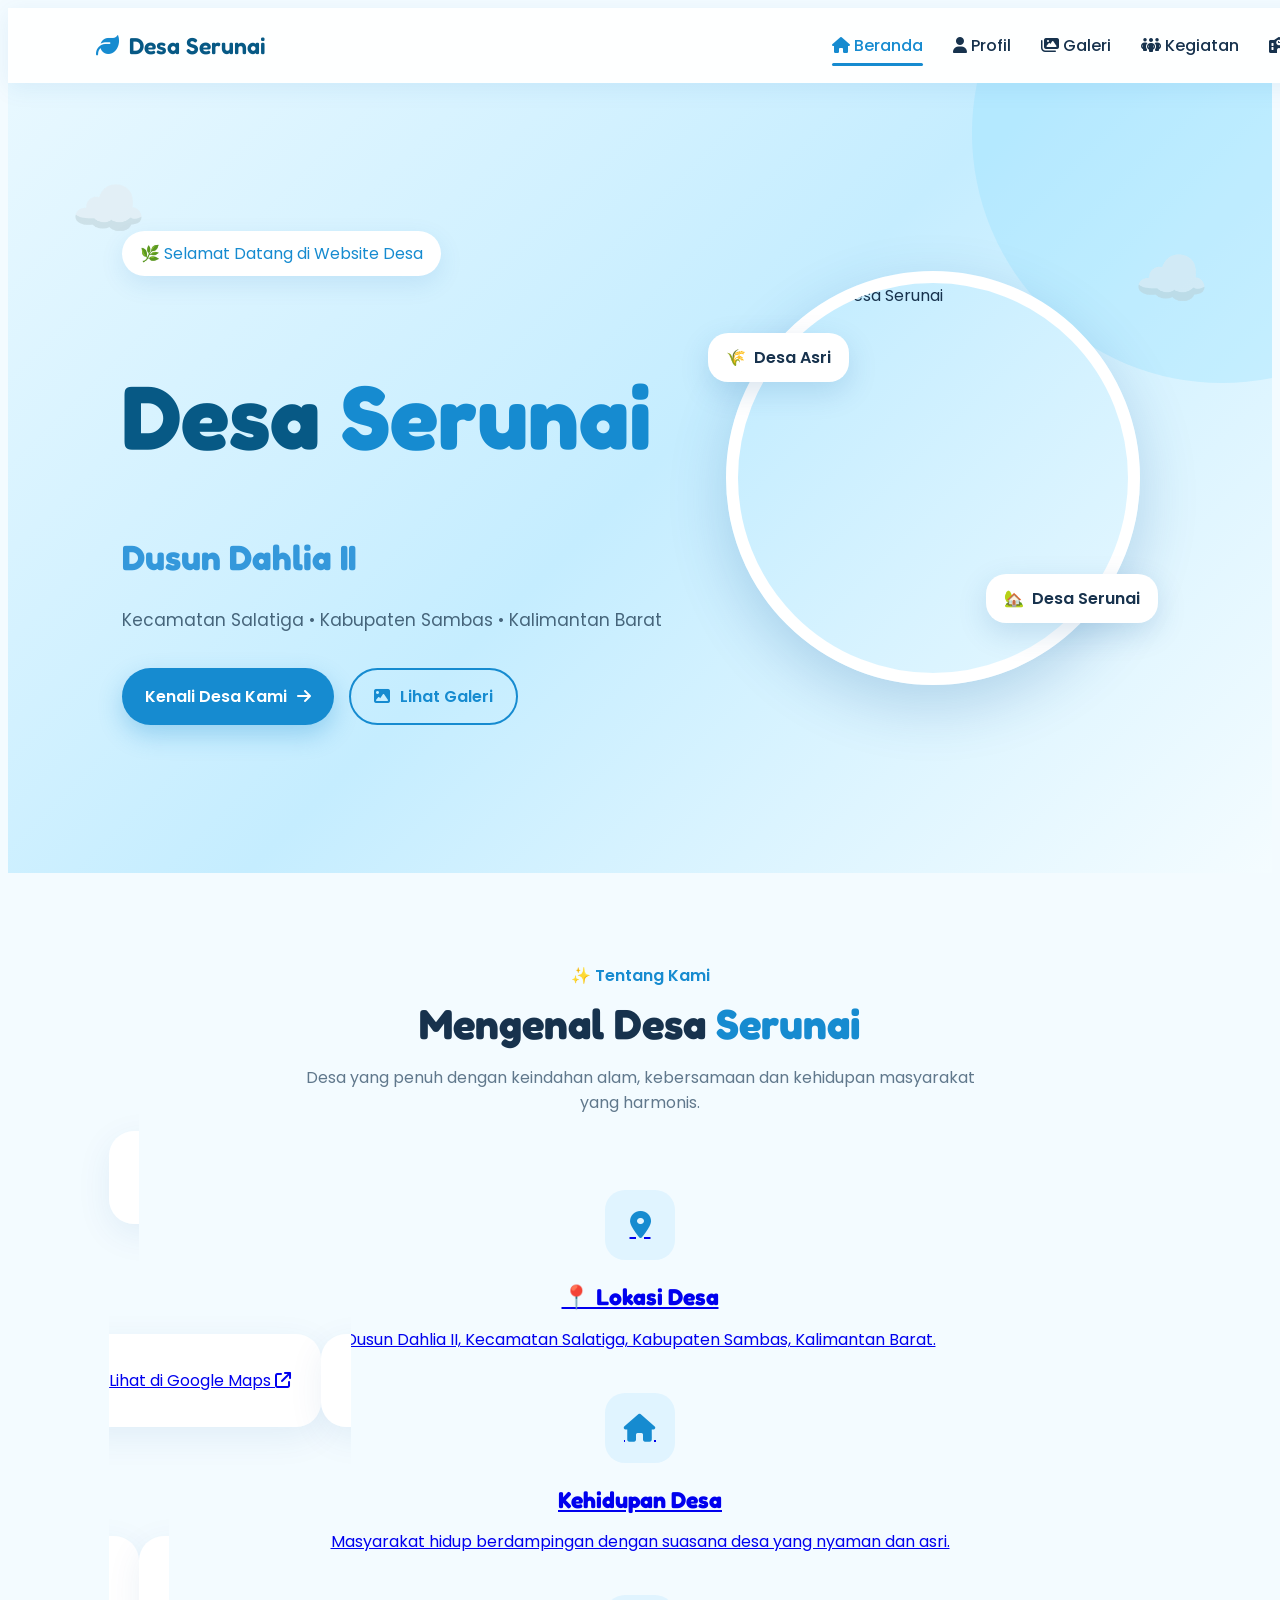
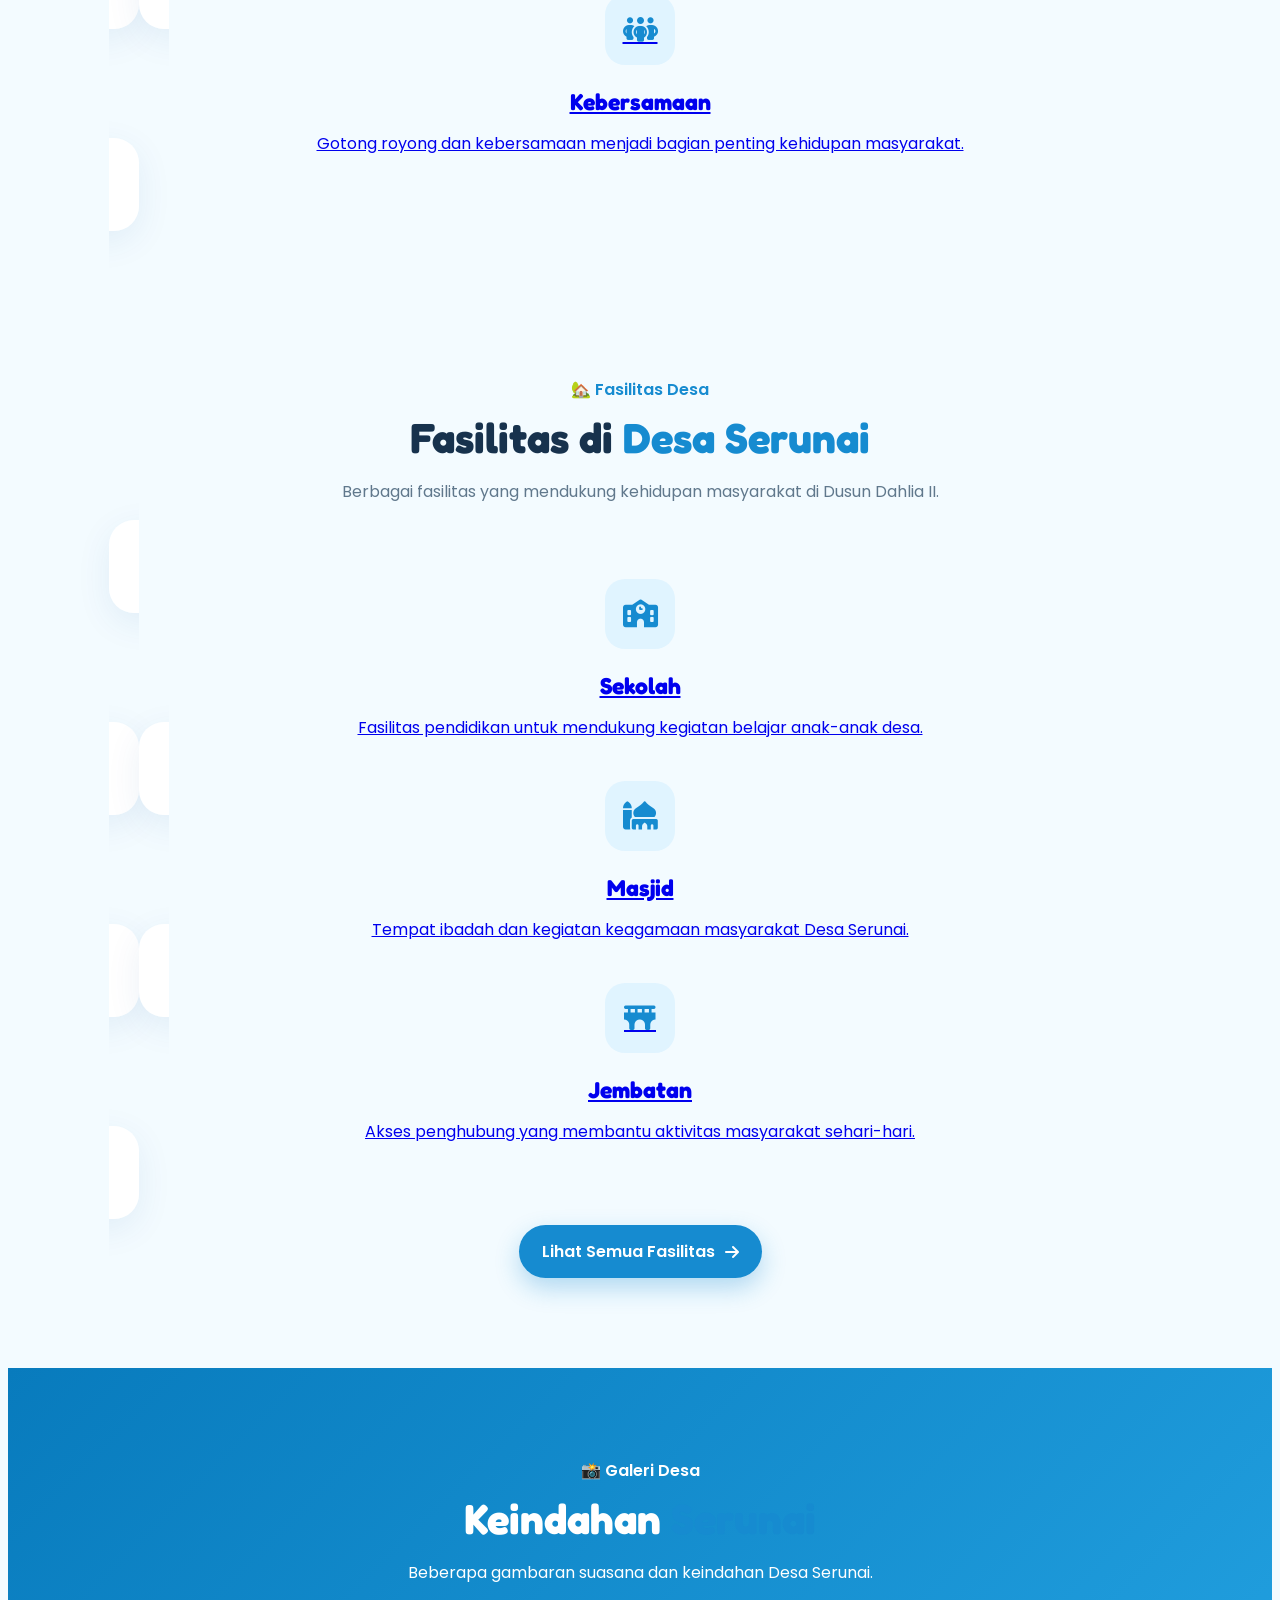
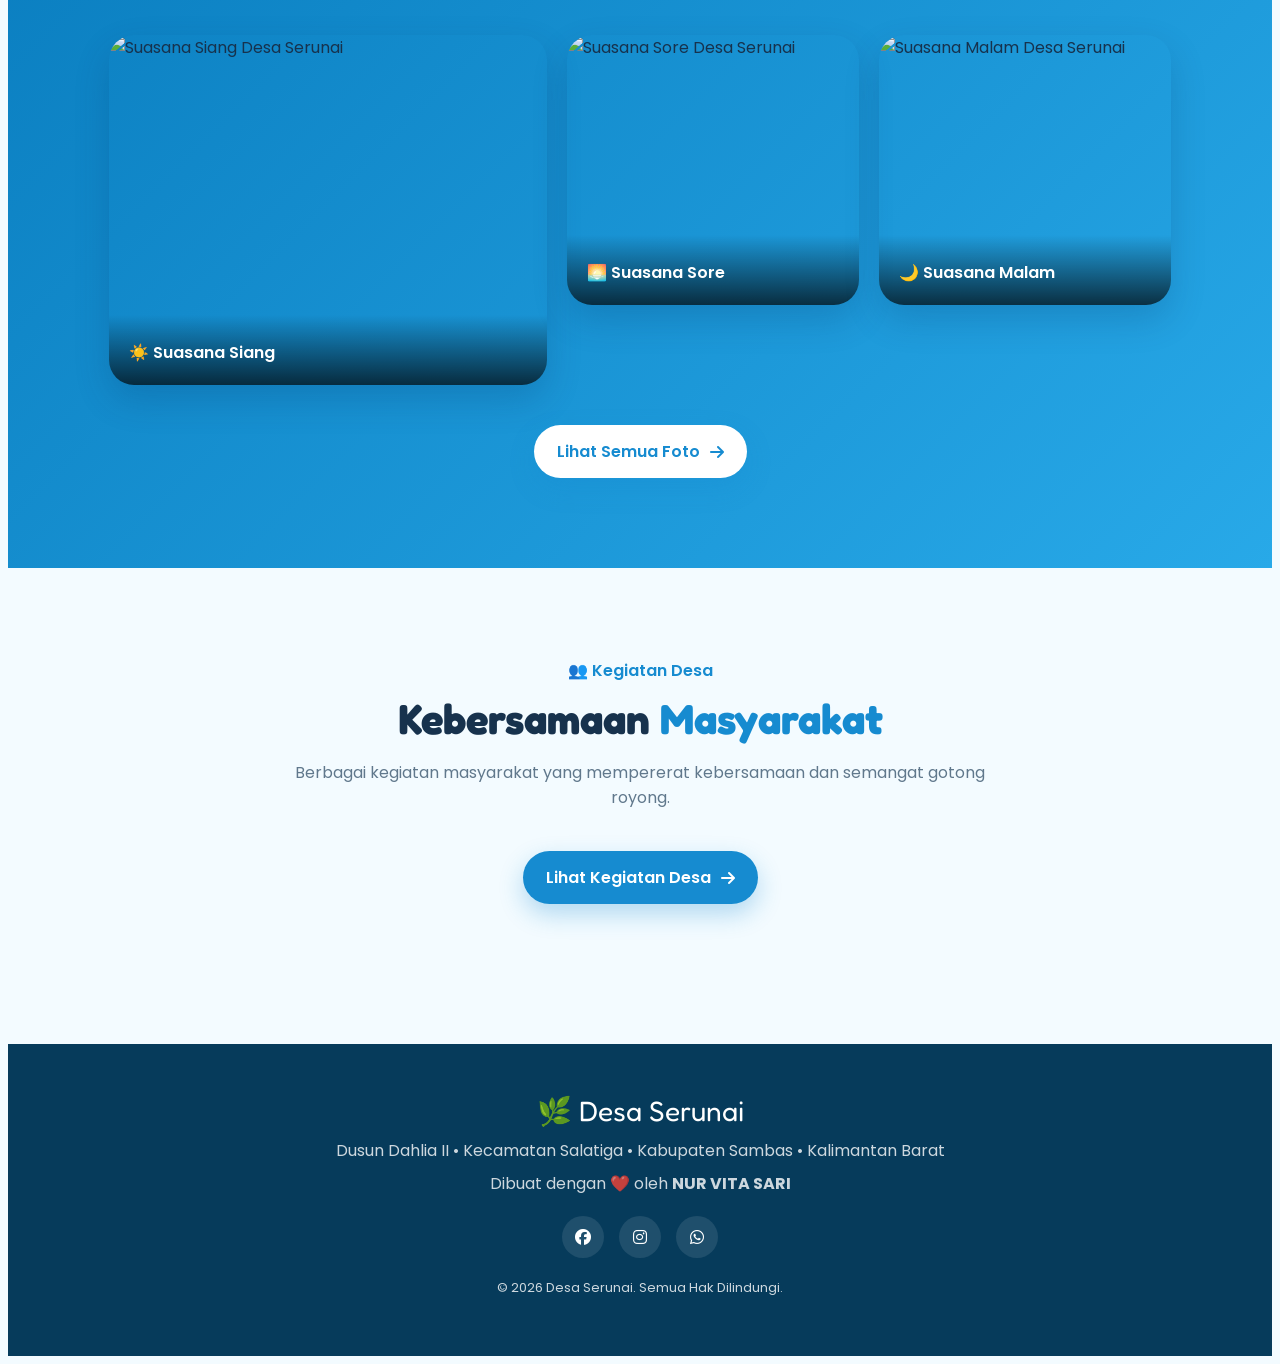
==== index.html @ f9eaf545 "Add files via upload" ====
<!DOCTYPE html>
<html lang="id">

<head>
    <meta charset="UTF-8">
    <meta name="viewport" content="width=device-width, initial-scale=1.0">

    <title>Desa Serunai | Dusun Dahlia II</title>

    <!-- CSS -->
    <link rel="stylesheet" href="style.css">

    <!-- GOOGLE FONT -->
    <link href="https://fonts.googleapis.com/css2?family=Fredoka:wght@400;500;600;700&family=Poppins:wght@300;400;500;600;700&display=swap" rel="stylesheet">

    <!-- FONT AWESOME -->
    <link rel="stylesheet"
        href="https://cdnjs.cloudflare.com/ajax/libs/font-awesome/6.5.2/css/all.min.css">
</head>

<body>

<!-- =====================================================
                        NAVBAR
===================================================== -->
<nav class="navbar">

    <!-- LOGO -->
    <div class="logo">
        <i class="fa-solid fa-leaf"></i>
        <span>Desa Serunai</span>
    </div>

    <!-- ================= 5 MENU ================= -->
    <div class="menu">

        <!-- 1. BERANDA -->
        <a href="index.html" class="active">
            <i class="fa-solid fa-house"></i>
            <span>Beranda</span>
        </a>

        <!-- 2. PROFIL -->
        <a href="profil.html">
            <i class="fa-solid fa-user"></i>
            <span>Profil</span>
        </a>

        <!-- 3. GALERI -->
        <a href="galeri.html">
            <i class="fa-solid fa-images"></i>
            <span>Galeri</span>
        </a>

        <!-- 4. KEGIATAN -->
        <a href="kegiatan.html">
            <i class="fa-solid fa-people-group"></i>
            <span>Kegiatan</span>
        </a>

        <!-- 5. FASILITAS -->
        <a href="fasilitas.html">
            <i class="fa-solid fa-school"></i>
            <span>Fasilitas</span>
        </a>

    </div>

    <!-- MENU MOBILE -->
    <div class="menu-btn">
        <i class="fa-solid fa-bars"></i>
    </div>

</nav>


<!-- =====================================================
                        HERO
===================================================== -->
<section class="hero">

    <div class="hero-content">

        <div class="small-title">
            🌿 Selamat Datang di Website Desa
        </div>

        <h1>
            Desa <span>Serunai</span>
        </h1>

        <h2>
            Dusun Dahlia II
        </h2>

        <p>
            Kecamatan Salatiga • Kabupaten Sambas •
            Kalimantan Barat
        </p>

        <div class="hero-buttons">

            <a href="profil.html" class="btn">
                Kenali Desa Kami
                <i class="fa-solid fa-arrow-right"></i>
            </a>

            <a href="galeri.html" class="btn-outline">
                <i class="fa-solid fa-image"></i>
                Lihat Galeri
            </a>

        </div>

    </div>


    <!-- FOTO UTAMA -->
    <div class="hero-image">

        <div class="image-circle">
            <img src="foto/keindahan.jpg" alt="Keindahan Desa Serunai">
        </div>

        <!-- CARD MELAYANG -->
        <div class="floating-card card-one">
            🌾
            <span>Desa Asri</span>
        </div>

        <div class="floating-card card-two">
            🏡
            <span>Desa Serunai</span>
        </div>

    </div>


    <!-- AWAN -->
    <div class="cloud cloud1">
        ☁️
    </div>

    <div class="cloud cloud2">
        ☁️
    </div>

</section>


<!-- =====================================================
                    TENTANG DESA
===================================================== -->
<section class="section">

    <div class="section-title">

        <span>
            ✨ Tentang Kami
        </span>

        <h2>
            Mengenal Desa <b>Serunai</b>
        </h2>

        <p>
            Desa yang penuh dengan keindahan alam,
            kebersamaan dan kehidupan masyarakat
            yang harmonis.
        </p>

    </div>


    <!-- INFO CARD -->
    <div class="info-container">

        <!-- LOKASI -->
    <a href="https://share.google/wRkzvJGLyPzE0hAuF"
   target="_blank"
   rel="noopener noreferrer"
   class="info-card">

    <div class="icon">
        <i class="fa-solid fa-location-dot"></i>
    </div>

    <h3>📍 Lokasi Desa</h3>

    <p>
        Dusun Dahlia II, Kecamatan Salatiga,
        Kabupaten Sambas, Kalimantan Barat.
    </p>

    <span class="location-link">
        Lihat di Google Maps
        <i class="fa-solid fa-arrow-up-right-from-square"></i>
    </span>

</a>


        <!-- KEHIDUPAN -->
        <a href="profil.html" class="info-card">

            <div class="icon">
                <i class="fa-solid fa-house"></i>
            </div>

            <h3>
                Kehidupan Desa
            </h3>

            <p>
                Masyarakat hidup berdampingan dengan
                suasana desa yang nyaman dan asri.
            </p>

        </a>


        <!-- KEBERSAMAAN -->
        <a href="kegiatan.html" class="info-card">

            <div class="icon">
                <i class="fa-solid fa-people-group"></i>
            </div>

            <h3>
                Kebersamaan
            </h3>

            <p>
                Gotong royong dan kebersamaan menjadi
                bagian penting kehidupan masyarakat.
            </p>

        </a>

    </div>

</section>


<!-- =====================================================
                    FASILITAS
===================================================== -->
<section class="section fasilitas-section">

    <div class="section-title">

        <span>
            🏡 Fasilitas Desa
        </span>

        <h2>
            Fasilitas di <b>Desa Serunai</b>
        </h2>

        <p>
            Berbagai fasilitas yang mendukung kehidupan
            masyarakat di Dusun Dahlia II.
        </p>

    </div>


    <div class="info-container">

        <!-- SEKOLAH -->
        <a href="fasilitas.html" class="info-card">

            <div class="icon">
                <i class="fa-solid fa-school"></i>
            </div>

            <h3>Sekolah</h3>

            <p>
                Fasilitas pendidikan untuk mendukung
                kegiatan belajar anak-anak desa.
            </p>

        </a>


        <!-- MUSHOLA -->
        <a href="fasilitas.html" class="info-card">

            <div class="icon">
                <i class="fa-solid fa-mosque"></i>
            </div>

            <h3>Masjid</h3>

            <p>
                Tempat ibadah dan kegiatan keagamaan
                masyarakat Desa Serunai.
            </p>

        </a>


        <!-- JEMBATAN -->
        <a href="fasilitas.html" class="info-card">

            <div class="icon">
                <i class="fa-solid fa-bridge"></i>
            </div>

            <h3>Jembatan</h3>

            <p>
                Akses penghubung yang membantu
                aktivitas masyarakat sehari-hari.
            </p>

        </a>

    </div>


    <div class="center">

        <a href="fasilitas.html" class="btn">

            Lihat Semua Fasilitas

            <i class="fa-solid fa-arrow-right"></i>

        </a>

    </div>

</section>


<!-- =====================================================
                    GALERI
===================================================== -->
<section class="blue-section">

    <div class="section-title white">

        <span>
            📸 Galeri Desa
        </span>

        <h2>
            Keindahan <b>Serunai</b>
        </h2>

        <p>
            Beberapa gambaran suasana dan keindahan
            Desa Serunai.
        </p>

    </div>


    <div class="gallery-preview">

        <!-- SIANG -->
        <div class="gallery-item large">

            <img src="foto/siang.jpg"
                alt="Suasana Siang Desa Serunai">

            <div class="gallery-caption">
                ☀️ Suasana Siang
            </div>

        </div>


        <!-- SORE -->
        <div class="gallery-item">

            <img src="foto/sore.jpg"
                alt="Suasana Sore Desa Serunai">

            <div class="gallery-caption">
                🌅 Suasana Sore
            </div>

        </div>


        <!-- MALAM -->
        <div class="gallery-item">

            <img src="foto/malam.jpg"
                alt="Suasana Malam Desa Serunai">

            <div class="gallery-caption">
                🌙 Suasana Malam
            </div>

        </div>

    </div>


    <div class="center">

        <a href="galeri.html" class="btn white-btn">

            Lihat Semua Foto

            <i class="fa-solid fa-arrow-right"></i>

        </a>

    </div>

</section>


<!-- =====================================================
                    KEGIATAN
===================================================== -->
<section class="section">

    <div class="section-title">

        <span>
            👥 Kegiatan Desa
        </span>

        <h2>
            Kebersamaan <b>Masyarakat</b>
        </h2>

        <p>
            Berbagai kegiatan masyarakat yang mempererat
            kebersamaan dan semangat gotong royong.
        </p>

        <br>

        <a href="kegiatan.html" class="btn">

            Lihat Kegiatan Desa

            <i class="fa-solid fa-arrow-right"></i>

        </a>

    </div>

</section>


<!-- =====================================================
                        FOOTER
===================================================== -->
<footer>

    <div class="footer-logo">
        🌿 Desa Serunai
    </div>

    <p>
        Dusun Dahlia II • Kecamatan Salatiga •
        Kabupaten Sambas • Kalimantan Barat
    </p>


    <!-- PEMBUAT WEBSITE -->
    <p class="created">

        Dibuat dengan ❤️ oleh

        <b>NUR VITA SARI</b>

    </p>


    <!-- SOSIAL MEDIA -->
    <div class="social">

        <a href="#">
            <i class="fab fa-facebook"></i>
        </a>

        <a href="#">
            <i class="fab fa-instagram"></i>
        </a>

        <a href="#">
            <i class="fab fa-whatsapp"></i>
        </a>

    </div>


    <p class="copyright">

        © 2026 Desa Serunai.
        Semua Hak Dilindungi.

    </p>

</footer>


<!-- JAVASCRIPT -->
<script src="script.js"></script>

</body>
</html>
---- style.css ----
```css
* {
    margin: 0;
    padding: 0;
    box-sizing: border-box;
}

html {
    scroll-behavior: smooth;
}

:root {
    --blue: #168bd0;
    --dark-blue: #075985;
    --light-blue: #e0f4ff;
    --sky: #7dd3fc;
    --white: #ffffff;
    --text: #17324d;
    --soft: #f3fbff;
}

body {
    font-family: "Poppins", sans-serif;
    background: var(--soft);
    color: var(--text);
    overflow-x: hidden;
}


/* ================= NAVBAR ================= */

.navbar {
    width: 100%;
    height: 75px;

    display: flex;
    align-items: center;
    justify-content: space-between;

    padding: 0 7%;

    background: rgba(255,255,255,.9);

    backdrop-filter: blur(15px);

    position: sticky;
    top: 0;

    z-index: 999;

    box-shadow: 0 5px 25px rgba(0,100,180,.08);
}

.logo {
    display: flex;
    align-items: center;
    gap: 10px;

    font-family: "Fredoka", sans-serif;

    font-size: 23px;
    font-weight: 600;

    color: var(--dark-blue);
}

.logo i {
    color: var(--blue);
}

.menu {
    display: flex;
    gap: 30px;
}

.menu a {
    color: var(--text);
    text-decoration: none;

    font-weight: 500;

    position: relative;

    transition: .3s;
}

.menu a:hover,
.menu a.active {
    color: var(--blue);
}

.menu a::after {
    content: "";

    position: absolute;

    width: 0;
    height: 3px;

    background: var(--blue);

    left: 50%;
    bottom: -8px;

    border-radius: 10px;

    transition: .3s;
}

.menu a:hover::after,
.menu a.active::after {
    width: 100%;
    left: 0;
}

.menu-btn {
    display: none;

    font-size: 25px;
    color: var(--blue);

    cursor: pointer;
}


/* ================= HERO ================= */

.hero {
    min-height: 650px;

    display: flex;
    align-items: center;
    justify-content: space-between;

    padding: 70px 9%;

    position: relative;

    overflow: hidden;

    background:
    linear-gradient(
        135deg,
        #e8f8ff,
        #c5edff,
        #f4fcff
    );
}

.hero::before {
    content: "";

    width: 500px;
    height: 500px;

    background: #8bdcff;

    position: absolute;

    border-radius: 50%;

    right: -200px;
    top: -200px;

    opacity: .3;

    animation: float 6s ease-in-out infinite;
}

.hero-content {
    max-width: 600px;

    z-index: 2;

    animation: fadeLeft 1s ease;
}

.small-title {
    display: inline-block;

    background: white;

    padding: 10px 18px;

    border-radius: 30px;

    color: var(--blue);

    box-shadow: 0 8px 25px rgba(0,100,180,.1);

    margin-bottom: 20px;
}

.hero h1 {
    font-family: "Fredoka", sans-serif;

    font-size: clamp(55px, 8vw, 90px);

    line-height: 1;

    color: var(--dark-blue);
}

.hero h1 span {
    color: var(--blue);
}

.hero h2 {
    font-family: "Fredoka", sans-serif;

    font-size: 35px;

    color: #3498db;

    margin-top: 12px;
}

.hero p {
    margin-top: 15px;

    font-size: 17px;

    color: #46657b;
}

.hero-buttons {
    display: flex;
    gap: 15px;

    margin-top: 35px;
}

.btn,
.btn-outline {
    display: inline-flex;

    align-items: center;
    gap: 10px;

    padding: 14px 23px;

    border-radius: 30px;

    text-decoration: none;

    font-weight: 600;

    transition: .3s;
}

.btn {
    background: var(--blue);
    color: white;

    box-shadow: 0 10px 25px rgba(22,139,208,.3);
}

.btn:hover {
    transform: translateY(-5px);

    box-shadow: 0 15px 35px rgba(22,139,208,.4);
}

.btn-outline {
    border: 2px solid var(--blue);
    color: var(--blue);
}

.btn-outline:hover {
    background: var(--blue);
    color: white;

    transform: translateY(-5px);
}


/* HERO IMAGE */

.hero-image {
    position: relative;

    width: 450px;
    height: 450px;

    display: flex;
    align-items: center;
    justify-content: center;

    animation: fadeRight 1s ease;
}

.image-circle {
    width: 390px;
    height: 390px;

    border-radius: 50%;

    overflow: hidden;

    border: 12px solid white;

    box-shadow:
        0 20px 60px rgba(0,80,150,.2);

    animation: floating 5s ease-in-out infinite;
}

.image-circle img {
    width: 100%;
    height: 100%;

    object-fit: cover;
}

.floating-card {
    position: absolute;

    background: white;

    padding: 12px 18px;

    border-radius: 20px;

    box-shadow: 0 10px 30px rgba(0,80,150,.15);

    display: flex;
    gap: 8px;
    align-items: center;

    font-weight: 600;

    animation: floating 4s ease-in-out infinite;
}

.card-one {
    left: 0;
    top: 80px;
}

.card-two {
    right: 0;
    bottom: 80px;

    animation-delay: 1s;
}

.cloud {
    position: absolute;

    font-size: 60px;

    opacity: .5;

    animation: cloudMove 15s linear infinite;
}

.cloud1 {
    top: 80px;
    left: 5%;
}

.cloud2 {
    top: 150px;
    right: 5%;

    animation-delay: 5s;
}


/* ================= SECTION ================= */

.section {
    padding: 90px 8%;
}

.section-title {
    text-align: center;

    max-width: 700px;

    margin: auto auto 50px;
}

.section-title span,
.page-header span {
    color: var(--blue);

    font-weight: 600;
}

.section-title h2 {
    font-family: "Fredoka", sans-serif;

    font-size: 42px;

    margin: 10px 0;
}

.section-title h2 b {
    color: var(--blue);
}

.section-title p {
    color: #60788c;
}


/* INFO CARDS */

.info-cards {
    display: grid;

    grid-template-columns:
    repeat(3,1fr);

    gap: 25px;

    max-width: 1100px;

    margin: auto;
}

.info-card {
    background: white;

    padding: 35px 30px;

    border-radius: 25px;

    text-align: center;

    box-shadow:
        0 10px 35px rgba(0,80,150,.08);

    transition: .4s;
}

.info-card:hover {
    transform: translateY(-12px);

    box-shadow:
        0 20px 45px rgba(0,100,180,.15);
}

.icon {
    width: 70px;
    height: 70px;

    margin: auto auto 20px;

    border-radius: 20px;

    display: flex;
    align-items: center;
    justify-content: center;

    background: var(--light-blue);

    color: var(--blue);

    font-size: 28px;
}

.info-card h3 {
    font-family: "Fredoka", sans-serif;

    font-size: 23px;

    margin-bottom: 10px;
}


/* ================= BLUE SECTION ================= */

.blue-section {
    background:
    linear-gradient(
        135deg,
        #087bbd,
        #28a9e8
    );

    padding: 90px 8%;

    position: relative;
}

.white {
    color: white;
}

.white span,
.white h2,
.white p {
    color: white;
}

.gallery-preview {
    max-width: 1100px;

    margin: auto;

    display: grid;

    grid-template-columns:
    1.5fr 1fr 1fr;

    gap: 20px;
}

.gallery-item {
    height: 270px;

    position: relative;

    border-radius: 25px;

    overflow: hidden;

    box-shadow:
        0 15px 35px rgba(0,50,100,.2);
}

.gallery-item.large {
    height: 350px;
}

.gallery-item img {
    width: 100%;
    height: 100%;

    object-fit: cover;

    transition: .6s;
}

.gallery-item:hover img {
    transform: scale(1.1);
}

.gallery-caption {
    position: absolute;

    bottom: 0;
    left: 0;
    right: 0;

    padding: 25px 20px 20px;

    color: white;

    font-weight: 600;

    background:
    linear-gradient(
        transparent,
        rgba(0,0,0,.7)
    );
}

.center {
    text-align: center;

    margin-top: 40px;
}

.white-btn {
    background: white;
    color: var(--blue);
}


/* ================= PAGE HEADER ================= */

.page-header {
    min-height: 330px;

    display: flex;
    flex-direction: column;

    align-items: center;
    justify-content: center;

    text-align: center;

    padding: 50px 20px;

    background:
    linear-gradient(
        135deg,
        #dff5ff,
        #aee4ff
    );

    position: relative;

    overflow: hidden;
}

.page-header h1 {
    font-family: "Fredoka", sans-serif;

    font-size: 55px;

    color: var(--dark-blue);

    margin: 10px;
}

.page-header h1 b {
    color: var(--blue);
}

.page-header p {
    color: #557187;
}


/* ================= PROFILE ================= */

.profile-section {
    max-width: 1150px;

    margin: auto;

    padding: 90px 30px;

    display: grid;

    grid-template-columns:
    1fr 1fr;

    gap: 70px;

    align-items: center;
}

.profile-image {
    border-radius: 30px;

    overflow: hidden;

    box-shadow:
        0 20px 50px rgba(0,90,150,.15);
}

.profile-image img {
    width: 100%;
    height: 450px;

    object-fit: cover;

    display: block;

    transition: .5s;
}

.profile-image:hover img {
    transform: scale(1.05);
}

.label {
    color: var(--blue);

    font-weight: 600;
}

.profile-text h2 {
    font-family: "Fredoka", sans-serif;

    font-size: 42px;

    color: var(--dark-blue);

    margin: 10px 0 20px;
}

.profile-text p {
    color: #5c7387;

    line-height: 1.8;

    margin-bottom: 15px;
}

.location-box {
    display: flex;

    gap: 15px;

    margin-top: 25px;

    padding: 20px;

    background: var(--light-blue);

    border-radius: 20px;
}

.location-box i {
    color: var(--blue);

    font-size: 25px;
}

.location-box p {
    margin: 5px 0 0;
}


/* FACILITIES */

.facilities {
    padding: 80px 8%;

    background: white;
}

.facility-grid {
    max-width: 1100px;

    margin: auto;

    display: grid;

    grid-template-columns:
    repeat(2,1fr);

    gap: 25px;
}

.facility-card {
    background: var(--soft);

    border-radius: 25px;

    overflow: hidden;

    display: grid;

    grid-template-columns: 180px 1fr;

    transition: .4s;
}

.facility-card:hover {
    transform: translateY(-8px);
}

.facility-card img {
    width: 100%;
    height: 190px;

    object-fit: cover;
}

.facility-card > div {
    padding: 25px;
}

.facility-card i {
    color: var(--blue);

    font-size: 25px;
}

.facility-card h3 {
    font-family: "Fredoka", sans-serif;

    margin: 8px 0;
}


/* ================= GALLERY ================= */

.gallery-page {
    max-width: 1200px;

    margin: auto;

    padding: 80px 30px;

    display: grid;

    grid-template-columns:
    repeat(3,1fr);

    gap: 25px;
}

.gallery-box {
    background: white;

    border-radius: 25px;

    overflow: hidden;

    box-shadow:
        0 10px 30px rgba(0,80,150,.08);

    transition: .4s;
}

.gallery-box:hover {
    transform: translateY(-10px)
    rotate(.5deg);
}

.gallery-box img {
    width: 100%;
    height: 250px;

    object-fit: cover;

    transition: .5s;
}

.gallery-box:hover img {
    transform: scale(1.08);
}

.gallery-info {
    padding: 20px;
}

.gallery-info h3 {
    font-family: "Fredoka", sans-serif;

    color: var(--dark-blue);
}

.gallery-info p {
    color: #70889a;

    margin-top: 5px;
}


/* ================= ACTIVITY ================= */

.activity-section {
    max-width: 1000px;

    margin: auto;

    padding: 80px 30px;
}

.activity-card {
    display: grid;

    grid-template-columns:
    1fr 1fr;

    background: white;

    border-radius: 30px;

    overflow: hidden;

    margin-bottom: 30px;

    box-shadow:
        0 15px 40px rgba(0,80,150,.1);

    transition: .4s;
}

.activity-card:hover {
    transform: translateY(-8px);
}

.activity-image {
    height: 330px;

    position: relative;

    overflow: hidden;
}

.activity-image img {
    width: 100%;
    height: 100%;

    object-fit: cover;

    transition: .6s;
}

.activity-card:hover img {
    transform: scale(1.08);
}

.activity-image span {
    position: absolute;

    top: 20px;
    left: 20px;

    background: white;

    padding: 12px;

    border-radius: 15px;

    font-size: 25px;
}

.activity-content {
    padding: 45px;

    display: flex;
    flex-direction: column;
    justify-content: center;
}

.activity-content h2 {
    font-family: "Fredoka", sans-serif;

    font-size: 32px;

    color: var(--dark-blue);

    margin-bottom: 15px;
}

.activity-content p {
    color: #637c8e;

    line-height: 1.8;
}


/* ================= CONTACT ================= */

.contact-section {
    max-width: 1100px;

    margin: auto;

    padding: 80px 30px;

    display: grid;

    grid-template-columns:
    .8fr 1.2fr;

    gap: 40px;
}

.contact-info {
    display: flex;

    flex-direction: column;

    gap: 20px;
}

.contact-card {
    display: flex;

    align-items: center;

    gap: 20px;

    padding: 25px;

    background: white;

    border-radius: 22px;

    box-shadow:
        0 10px 30px rgba(0,80,150,.08);

    transition: .3s;
}

.contact-card:hover {
    transform: translateX(8px);
}

.contact-icon {
    min-width: 60px;
    height: 60px;

    display: flex;

    align-items: center;
    justify-content: center;

    background: var(--light-blue);

    border-radius: 18px;

    font-size: 25px;
}

.contact-card h3 {
    font-family: "Fredoka", sans-serif;

    color: var(--dark-blue);
}

.contact-card p {
    color: #668093;

    margin-top: 5px;
}

.map-box {
    background: white;

    padding: 20px;

    border-radius: 25px;

    box-shadow:
        0 10px 30px rgba(0,80,150,.08);
}

.map-box h2 {
    font-family: "Fredoka", sans-serif;

    color: var(--dark-blue);

    margin-bottom: 15px;
}

.map {
    height: 400px;

    border-radius: 20px;

    overflow: hidden;
}

.map iframe {
    width: 100%;
    height: 100%;

    border: 0;
}


/* ================= FOOTER ================= */

footer {
    padding: 50px 20px;

    text-align: center;

    background: #063b5b;

    color: white;
}

.footer-logo {
    font-family: "Fredoka", sans-serif;

    font-size: 28px;

    margin-bottom: 10px;
}

footer p {
    opacity: .8;

    margin: 8px;
}

.social {
    display: flex;

    justify-content: center;

    gap: 15px;

    margin: 20px 0;
}

.social a {
    width: 42px;
    height: 42px;

    display: flex;

    align-items: center;
    justify-content: center;

    border-radius: 50%;

    background: rgba(255,255,255,.1);

    color: white;

    text-decoration: none;

    transition: .3s;
}

.social a:hover {
    background: var(--blue);

    transform: translateY(-5px);
}

.copyright {
    font-size: 13px;
}


/* ================= ANIMATIONS ================= */

@keyframes floating {

    0%,100% {
        transform: translateY(0);
    }

    50% {
        transform: translateY(-15px);
    }

}

@keyframes float {

    0%,100% {
        transform: translateY(0);
    }

    50% {
        transform: translateY(30px);
    }

}

@keyframes fadeLeft {

    from {
        opacity: 0;
        transform: translateX(-50px);
    }

    to {
        opacity: 1;
        transform: translateX(0);
    }

}

@keyframes fadeRight {

    from {
        opacity: 0;
        transform: translateX(50px);
    }

    to {
        opacity: 1;
        transform: translateX(0);
    }

}

@keyframes cloudMove {

    from {
        transform: translateX(-100px);
    }

    to {
        transform: translateX(100px);
    }

}


/* ================= RESPONSIVE ================= */

@media(max-width:900px) {

    .menu {
        position: absolute;

        top: 75px;
        left: 0;

        width: 100%;

        background: white;

        display: none;

        flex-direction: column;

        padding: 25px;

        text-align: center;
    }

    .menu.show {
        display: flex;
    }

    .menu-btn {
        display: block;
    }

    .hero {
        flex-direction: column;

        text-align: center;

        gap: 50px;
    }

    .hero-buttons {
        justify-content: center;
    }

    .hero-image {
        width: 350px;
        height: 350px;
    }

    .image-circle {
        width: 300px;
        height: 300px;
    }

    .info-cards {
        grid-template-columns: 1fr;
    }

    .gallery-preview {
        grid-template-columns: 1fr;
    }

    .gallery-item,
    .gallery-item.large {
        height: 300px;
    }

    .profile-section {
        grid-template-columns: 1fr;
    }

    .facility-grid {
        grid-template-columns: 1fr;
    }

    .gallery-page {
        grid-template-columns: 1fr 1fr;
    }

    .contact-section {
        grid-template-columns: 1fr;
    }

}


@media(max-width:600px) {

    .navbar {
        padding: 0 5%;
    }

    .hero {
        padding: 60px 6%;
    }

    .hero h1 {
        font-size: 60px;
    }

    .hero h2 {
        font-size: 28px;
    }

    .hero-buttons {
        flex-direction: column;
    }

    .btn,
    .btn-outline {
        justify-content: center;
    }

    .page-header h1 {
        font-size: 40px;
    }

    .gallery-page {
        grid-template-columns: 1fr;
    }

    .facility-card {
        grid-template-columns: 1fr;
    }

    .activity-card {
        grid-template-columns: 1fr;
    }

    .activity-image {
        height: 260px;
    }

}
```
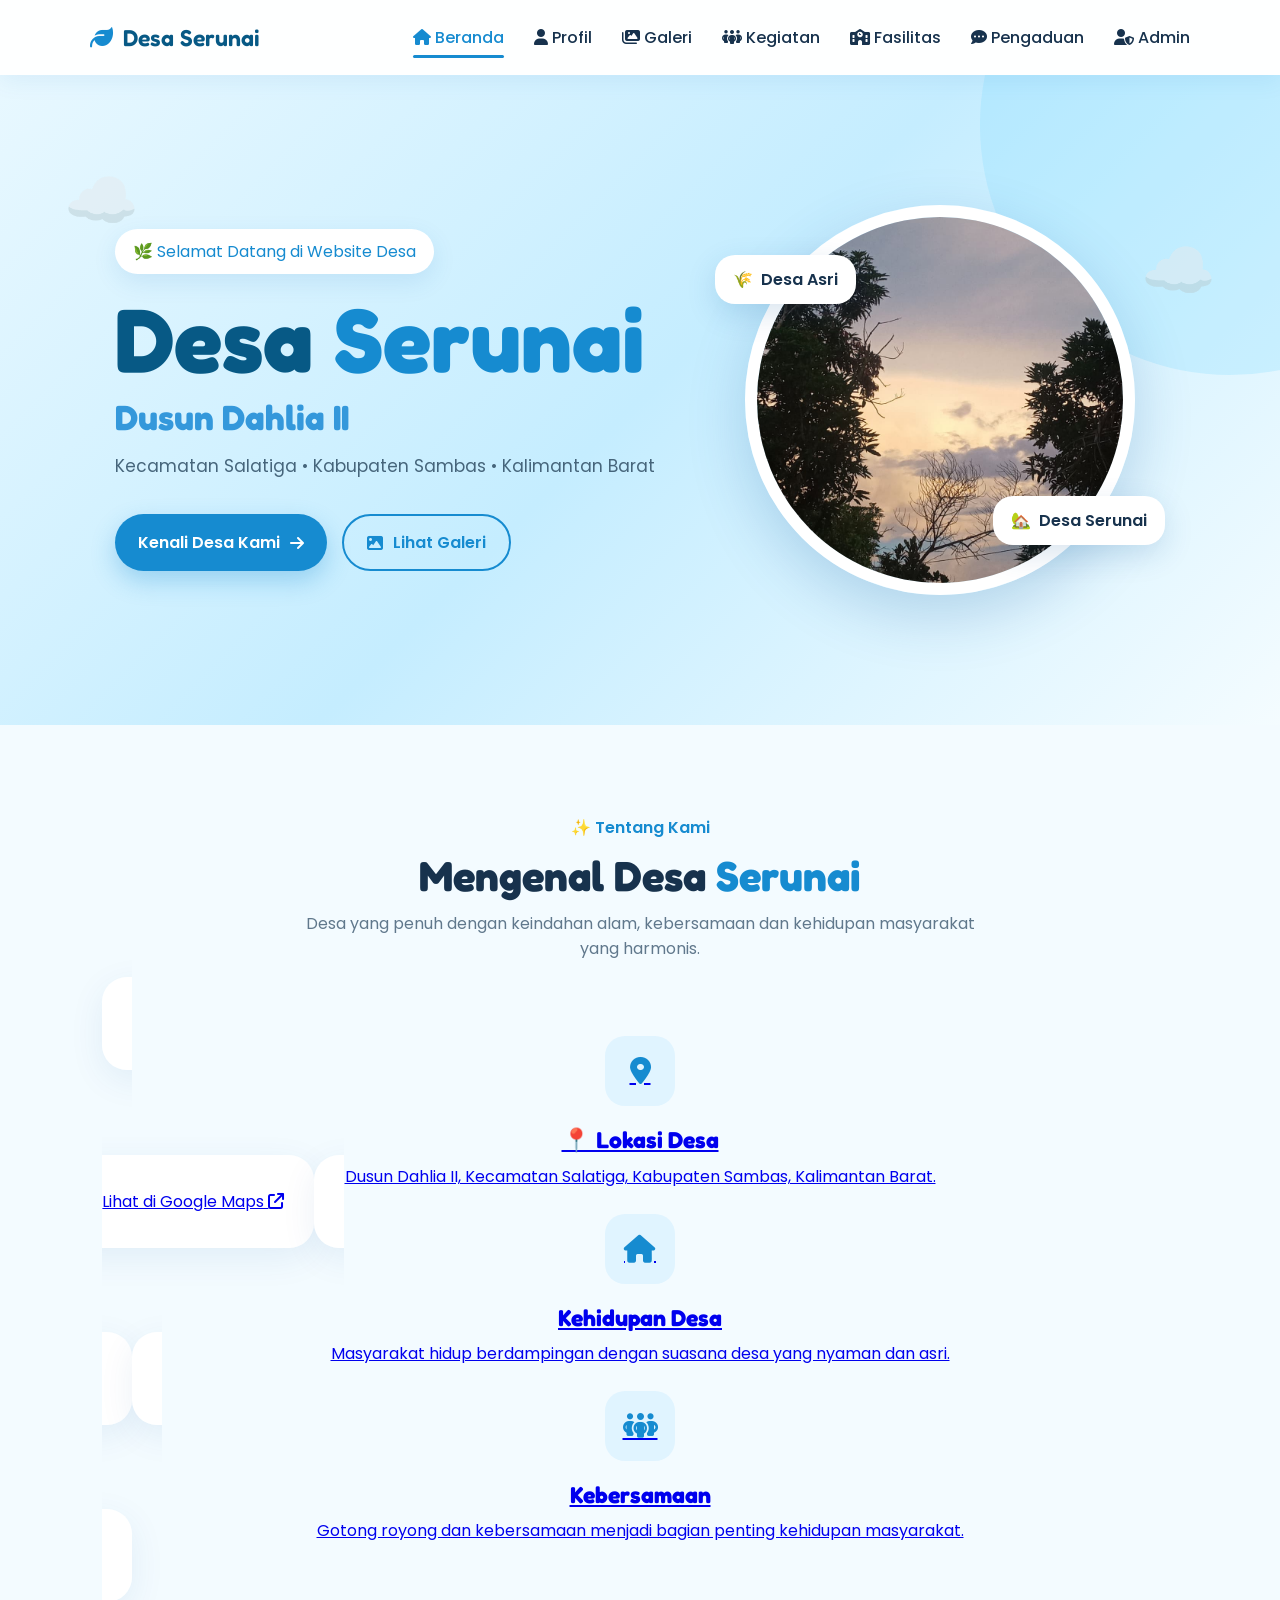
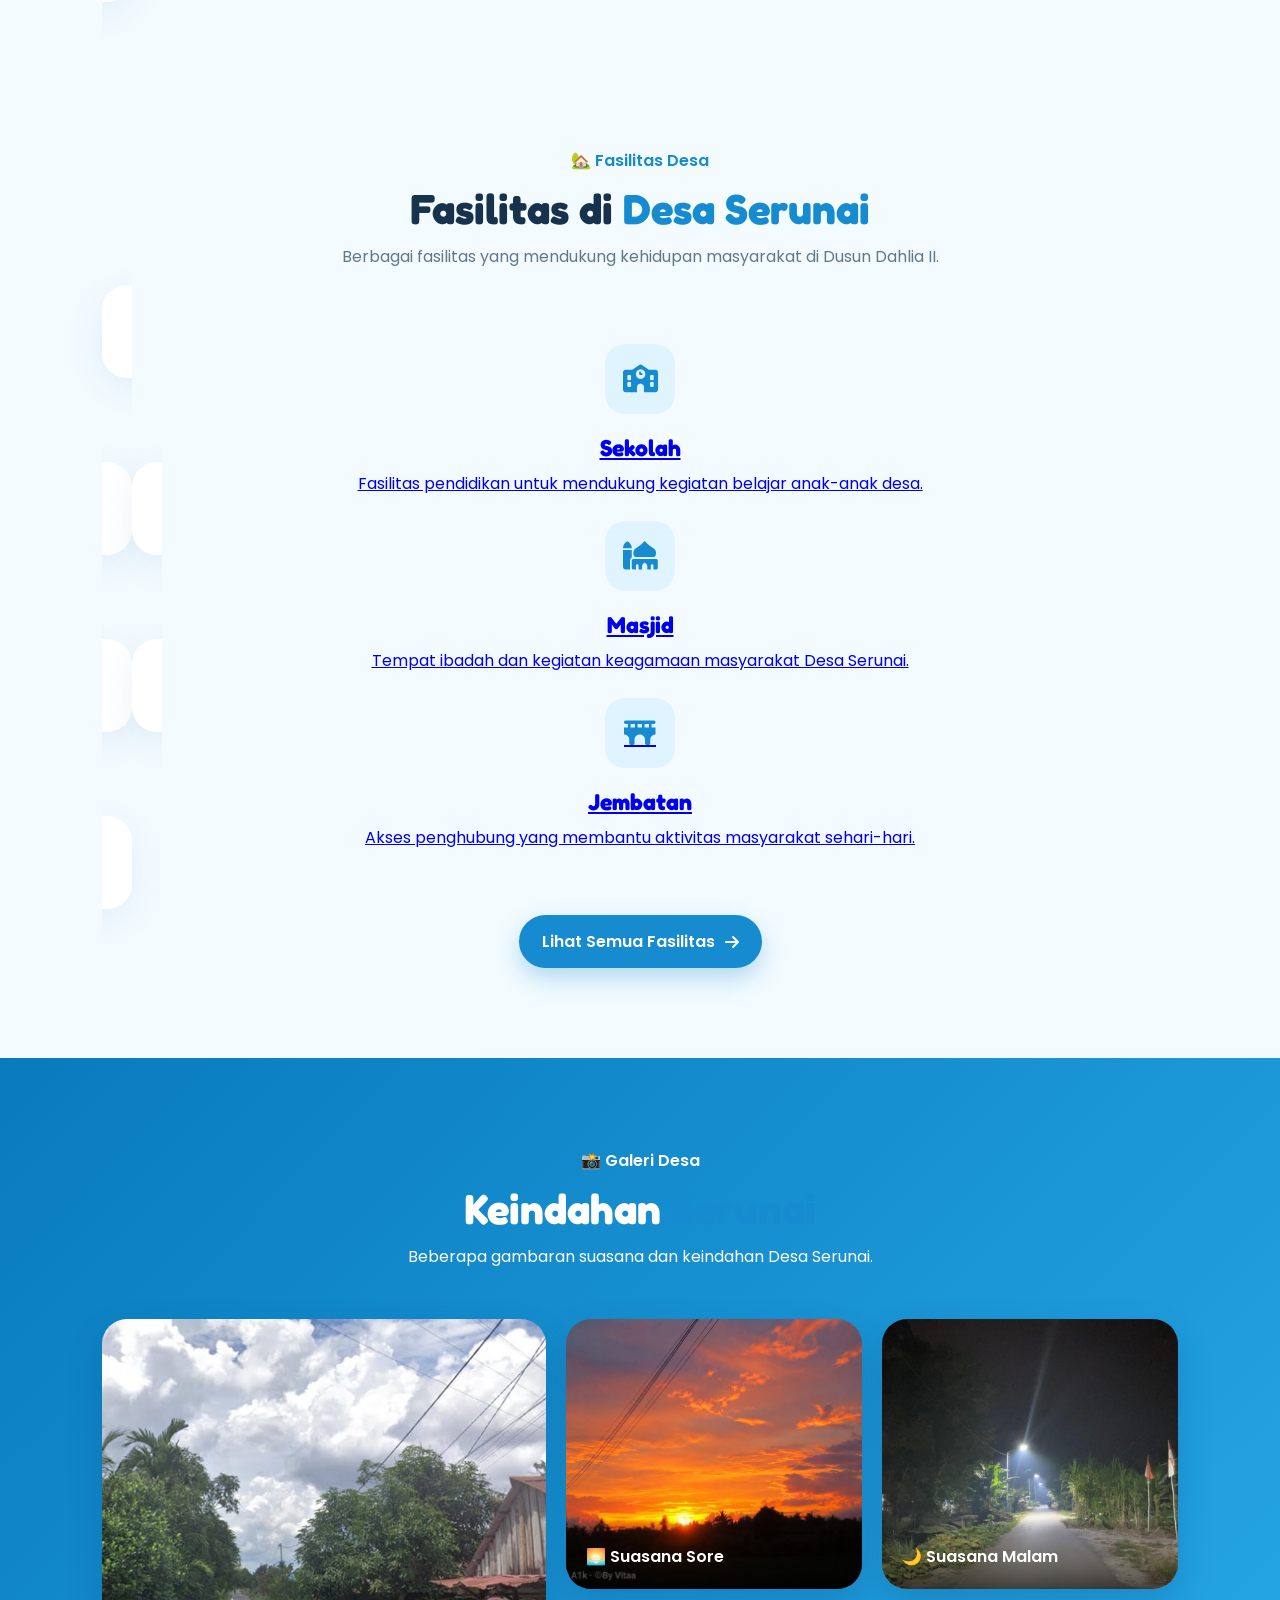
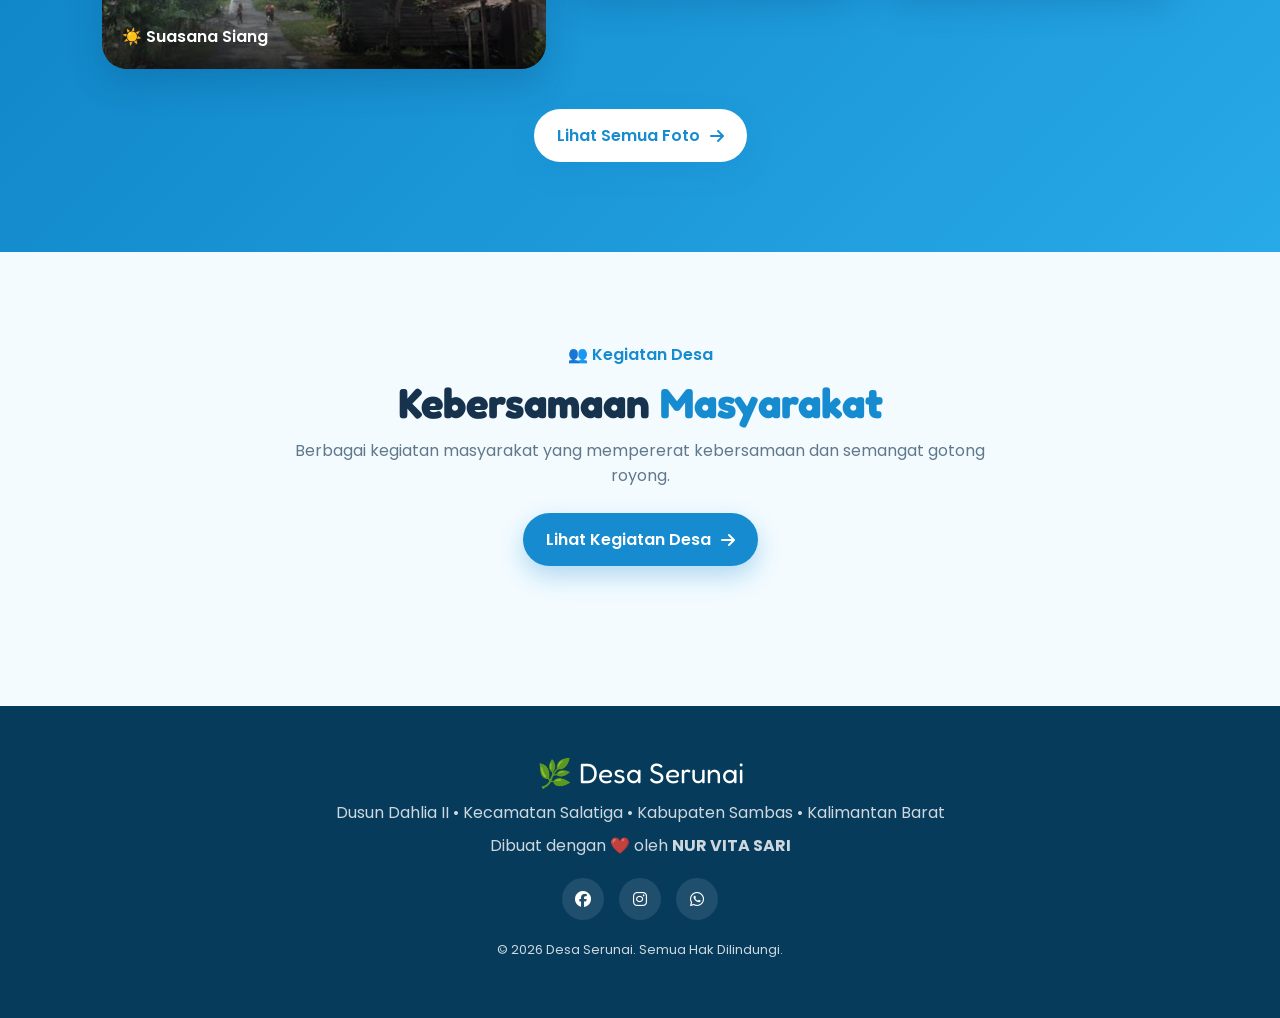
==== commit 115b3ed5: "fix" ====
--- a/index.html
+++ b/index.html
@@ -23,6 +23,9 @@
 <!-- =====================================================
                         NAVBAR
 ===================================================== -->
+<!-- =====================================================
+                        NAVBAR
+===================================================== -->
 <nav class="navbar">
 
     <!-- LOGO -->
@@ -31,7 +34,7 @@
         <span>Desa Serunai</span>
     </div>
 
-    <!-- ================= 5 MENU ================= -->
+    <!-- ================= 7 MENU ================= -->
     <div class="menu">
 
         <!-- 1. BERANDA -->
@@ -62,6 +65,18 @@
         <a href="fasilitas.html">
             <i class="fa-solid fa-school"></i>
             <span>Fasilitas</span>
+        </a>
+
+        <!-- 6. PENGADUAN -->
+        <a href="pengaduan.html">
+            <i class="fa-solid fa-comment-dots"></i>
+            <span>Pengaduan</span>
+        </a>
+
+        <!-- 7. ADMIN -->
+        <a href="login.html">
+            <i class="fa-solid fa-user-shield"></i>
+            <span>Admin</span>
         </a>
 
     </div>
--- a/style.css
+++ b/style.css
@@ -1,4 +1,4 @@
-```css
+
 * {
     margin: 0;
     padding: 0;
@@ -1309,4 +1309,4 @@
     }
 
 }
-```
+
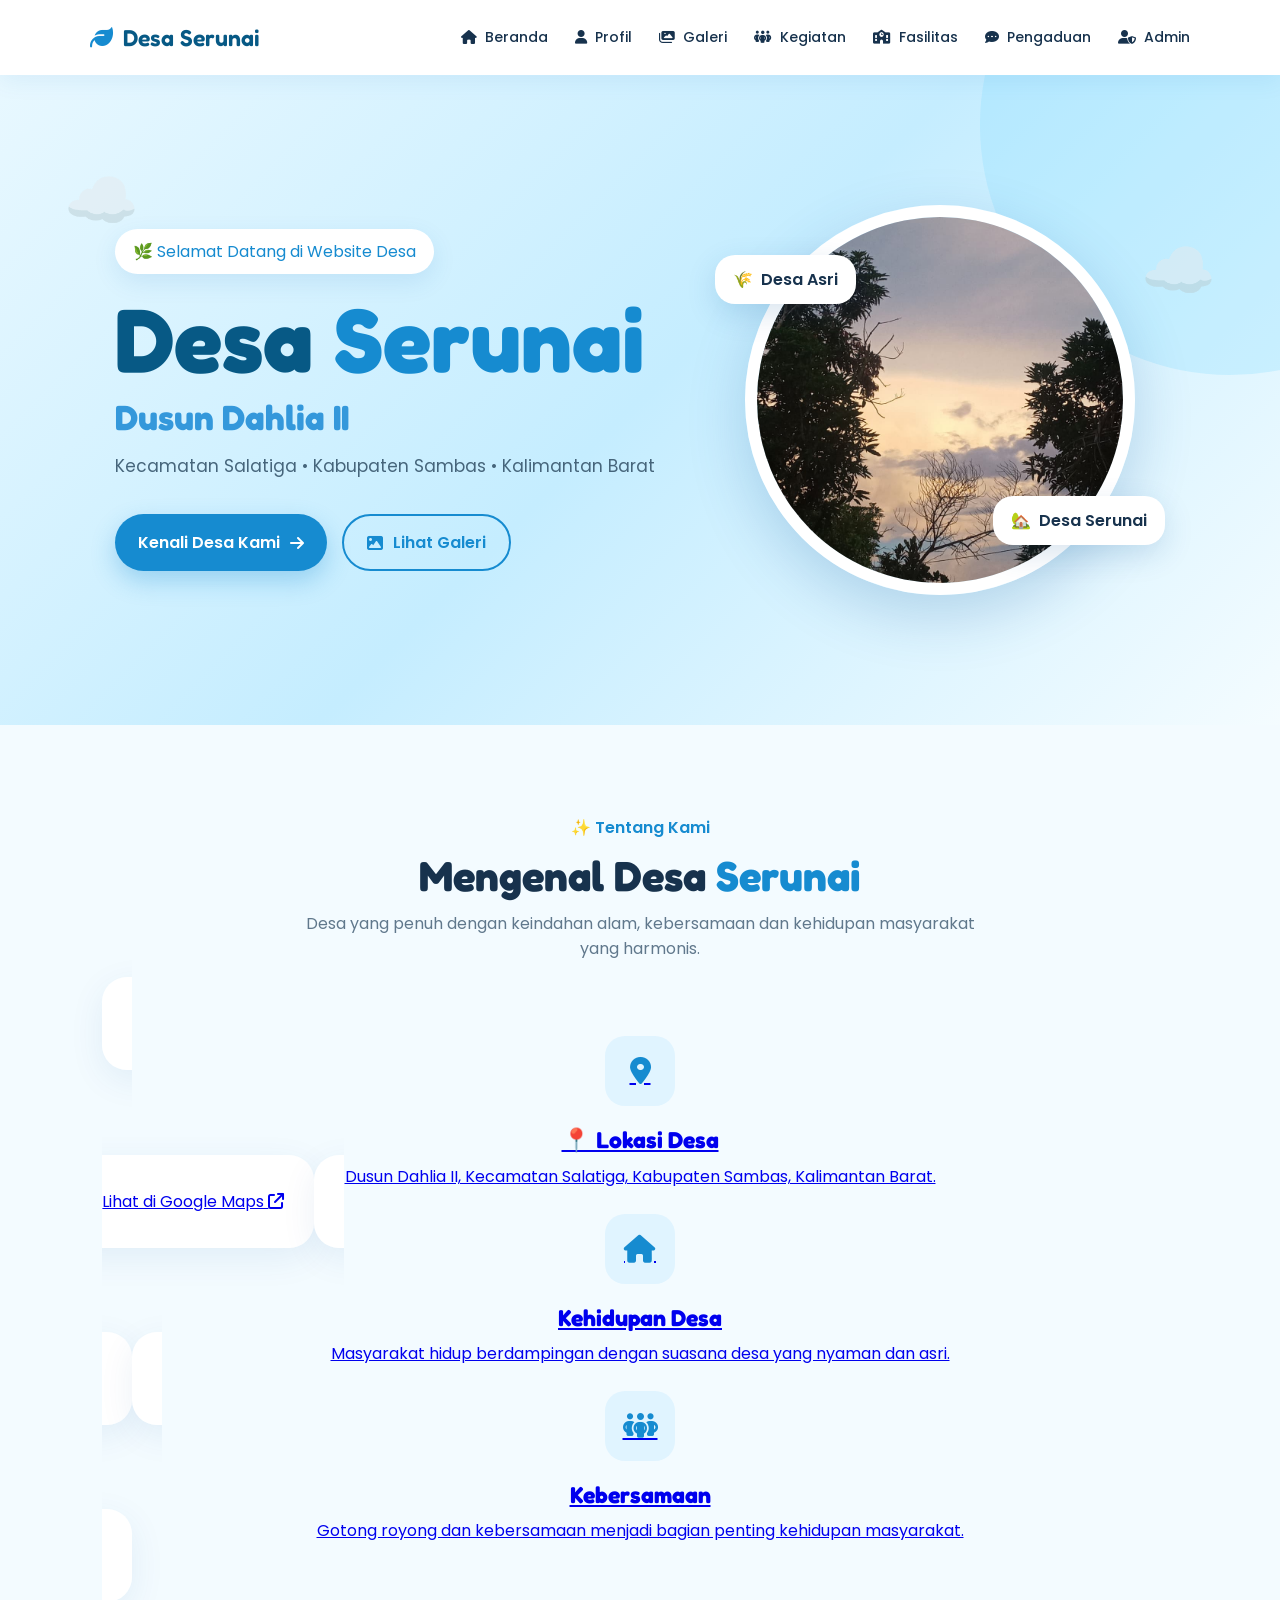
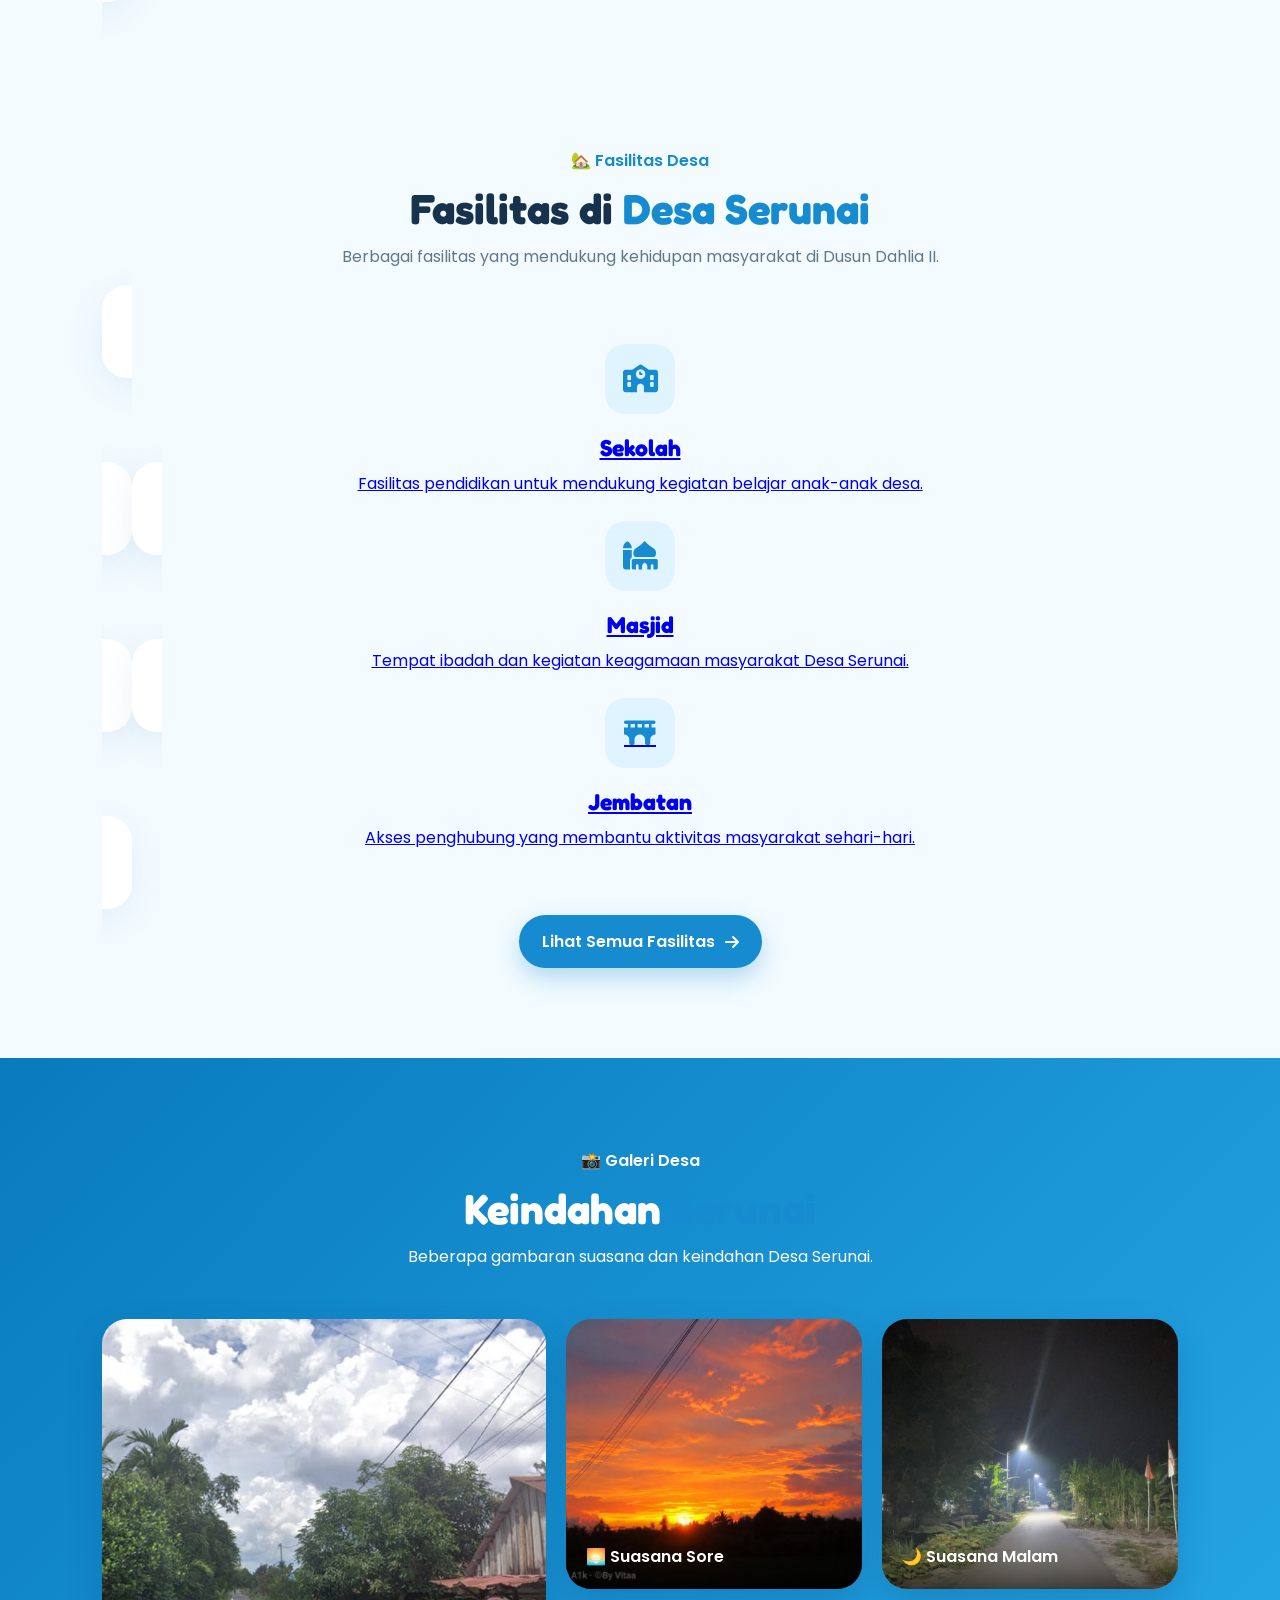
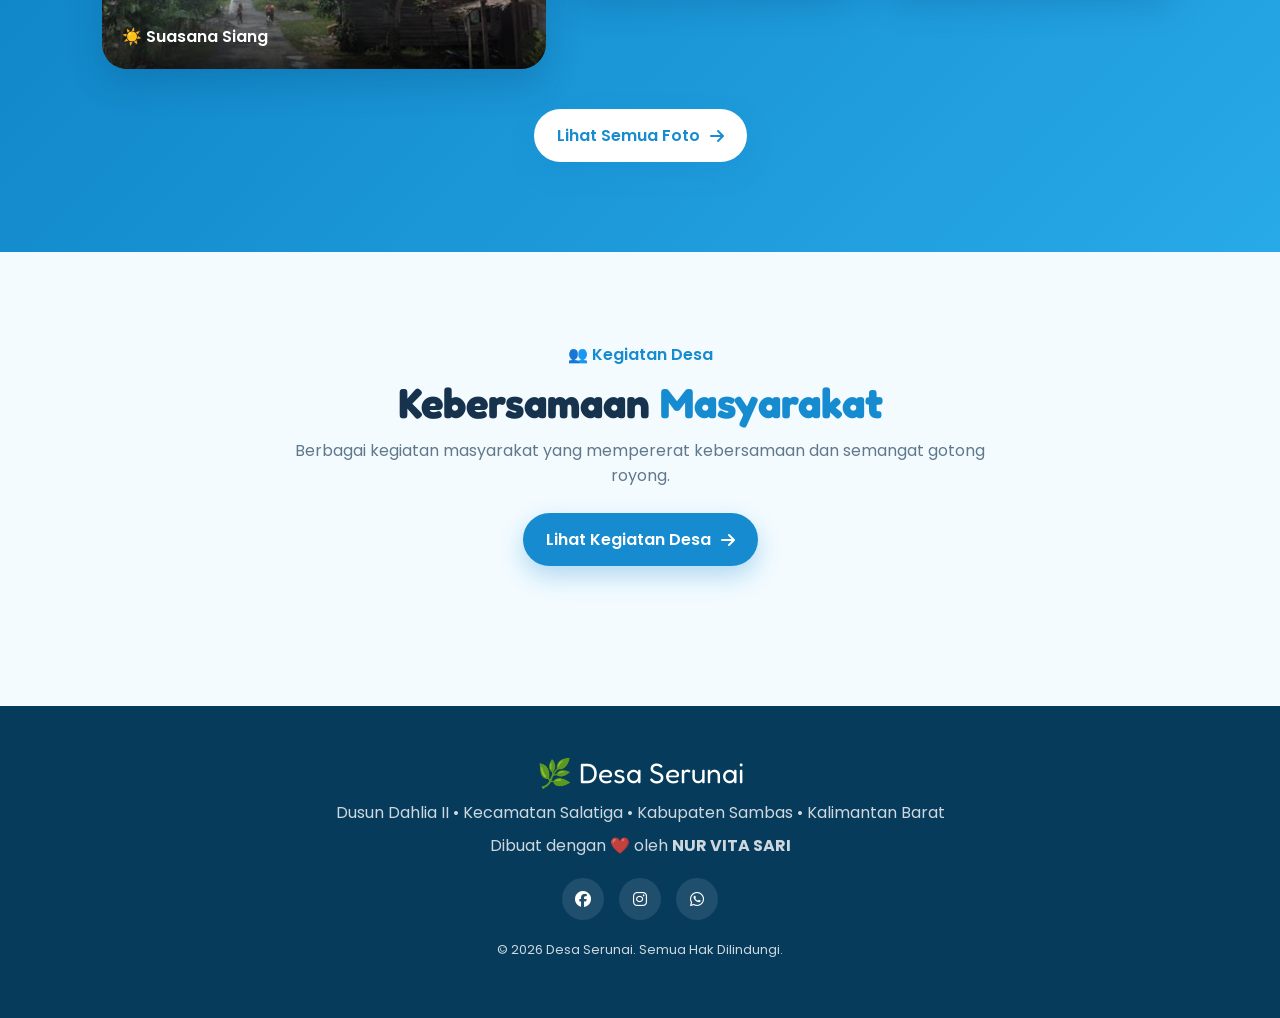
==== commit 2ac2edfd: "fix navbar" ====
--- a/index.html
+++ b/index.html
@@ -34,46 +34,46 @@
         <span>Desa Serunai</span>
     </div>
 
-    <!-- ================= 7 MENU ================= -->
+    <!-- MENU -->
     <div class="menu">
 
-        <!-- 1. BERANDA -->
-        <a href="index.html" class="active">
+        <!-- BERANDA -->
+        <a href="index.html">
             <i class="fa-solid fa-house"></i>
             <span>Beranda</span>
         </a>
 
-        <!-- 2. PROFIL -->
+        <!-- PROFIL -->
         <a href="profil.html">
             <i class="fa-solid fa-user"></i>
             <span>Profil</span>
         </a>
 
-        <!-- 3. GALERI -->
+        <!-- GALERI -->
         <a href="galeri.html">
             <i class="fa-solid fa-images"></i>
             <span>Galeri</span>
         </a>
 
-        <!-- 4. KEGIATAN -->
+        <!-- KEGIATAN -->
         <a href="kegiatan.html">
             <i class="fa-solid fa-people-group"></i>
             <span>Kegiatan</span>
         </a>
 
-        <!-- 5. FASILITAS -->
+        <!-- FASILITAS -->
         <a href="fasilitas.html">
             <i class="fa-solid fa-school"></i>
             <span>Fasilitas</span>
         </a>
 
-        <!-- 6. PENGADUAN -->
+        <!-- PENGADUAN -->
         <a href="pengaduan.html">
             <i class="fa-solid fa-comment-dots"></i>
             <span>Pengaduan</span>
         </a>
 
-        <!-- 7. ADMIN -->
+        <!-- ADMIN -->
         <a href="login.html">
             <i class="fa-solid fa-user-shield"></i>
             <span>Admin</span>
--- a/style.css
+++ b/style.css
@@ -1310,3 +1310,200 @@
 
 }
 
+/* =====================================================
+                    NAVBAR
+===================================================== */
+
+.navbar {
+    width: 100%;
+    height: 75px;
+
+    display: flex;
+    align-items: center;
+    justify-content: space-between;
+
+    padding: 0 7%;
+
+    background: rgba(255, 255, 255, .94);
+
+    backdrop-filter: blur(15px);
+
+    position: sticky;
+    top: 0;
+
+    z-index: 999;
+
+    box-shadow:
+        0 5px 25px rgba(0, 100, 180, .08);
+}
+
+
+/* LOGO */
+
+.logo {
+    display: flex;
+    align-items: center;
+    gap: 10px;
+
+    font-family: "Fredoka", sans-serif;
+
+    font-size: 23px;
+    font-weight: 600;
+
+    color: var(--dark-blue);
+}
+
+.logo i {
+    color: var(--blue);
+}
+
+
+/* MENU */
+
+.menu {
+    display: flex;
+    align-items: center;
+    gap: 27px;
+}
+
+
+/* LINK MENU */
+
+.menu a {
+    color: var(--text);
+
+    text-decoration: none;
+
+    font-weight: 500;
+    font-size: 14px;
+
+    position: relative;
+
+    transition: .3s;
+}
+
+
+/* HOVER & ACTIVE */
+
+.menu a:hover,
+.menu a.active {
+    color: var(--blue);
+}
+
+
+/* GARIS BAWAH */
+
+.menu a::after {
+    content: "";
+
+    position: absolute;
+
+    width: 0;
+    height: 3px;
+
+    background: var(--blue);
+
+    left: 50%;
+    bottom: -8px;
+
+    border-radius: 10px;
+
+    transition: .3s;
+}
+
+.menu a:hover::after,
+.menu a.active::after {
+    width: 100%;
+    left: 0;
+}
+
+
+/* ICON */
+
+.menu a i {
+    margin-right: 4px;
+}
+
+
+/* MOBILE BUTTON */
+
+.menu-btn {
+    display: none;
+
+    font-size: 25px;
+
+    color: var(--blue);
+
+    cursor: pointer;
+}
+
+
+/* =====================================================
+                    RESPONSIVE NAVBAR
+===================================================== */
+
+@media (max-width: 1000px) {
+
+    .menu {
+        gap: 18px;
+    }
+
+}
+
+
+@media (max-width: 850px) {
+
+    .menu {
+
+        position: absolute;
+
+        top: 75px;
+
+        left: 0;
+
+        width: 100%;
+
+        background: white;
+
+        display: none;
+
+        flex-direction: column;
+
+        padding: 25px;
+
+        text-align: center;
+
+        box-shadow:
+            0 15px 30px rgba(0, 80, 150, .1);
+    }
+
+    .menu.show {
+        display: flex;
+    }
+
+    .menu-btn {
+        display: block;
+    }
+
+    .menu a {
+        padding: 8px;
+    }
+
+    .menu a::after {
+        bottom: 0;
+    }
+
+}
+
+
+@media (max-width: 600px) {
+
+    .navbar {
+        padding: 0 5%;
+    }
+
+    .logo {
+        font-size: 20px;
+    }
+
+}
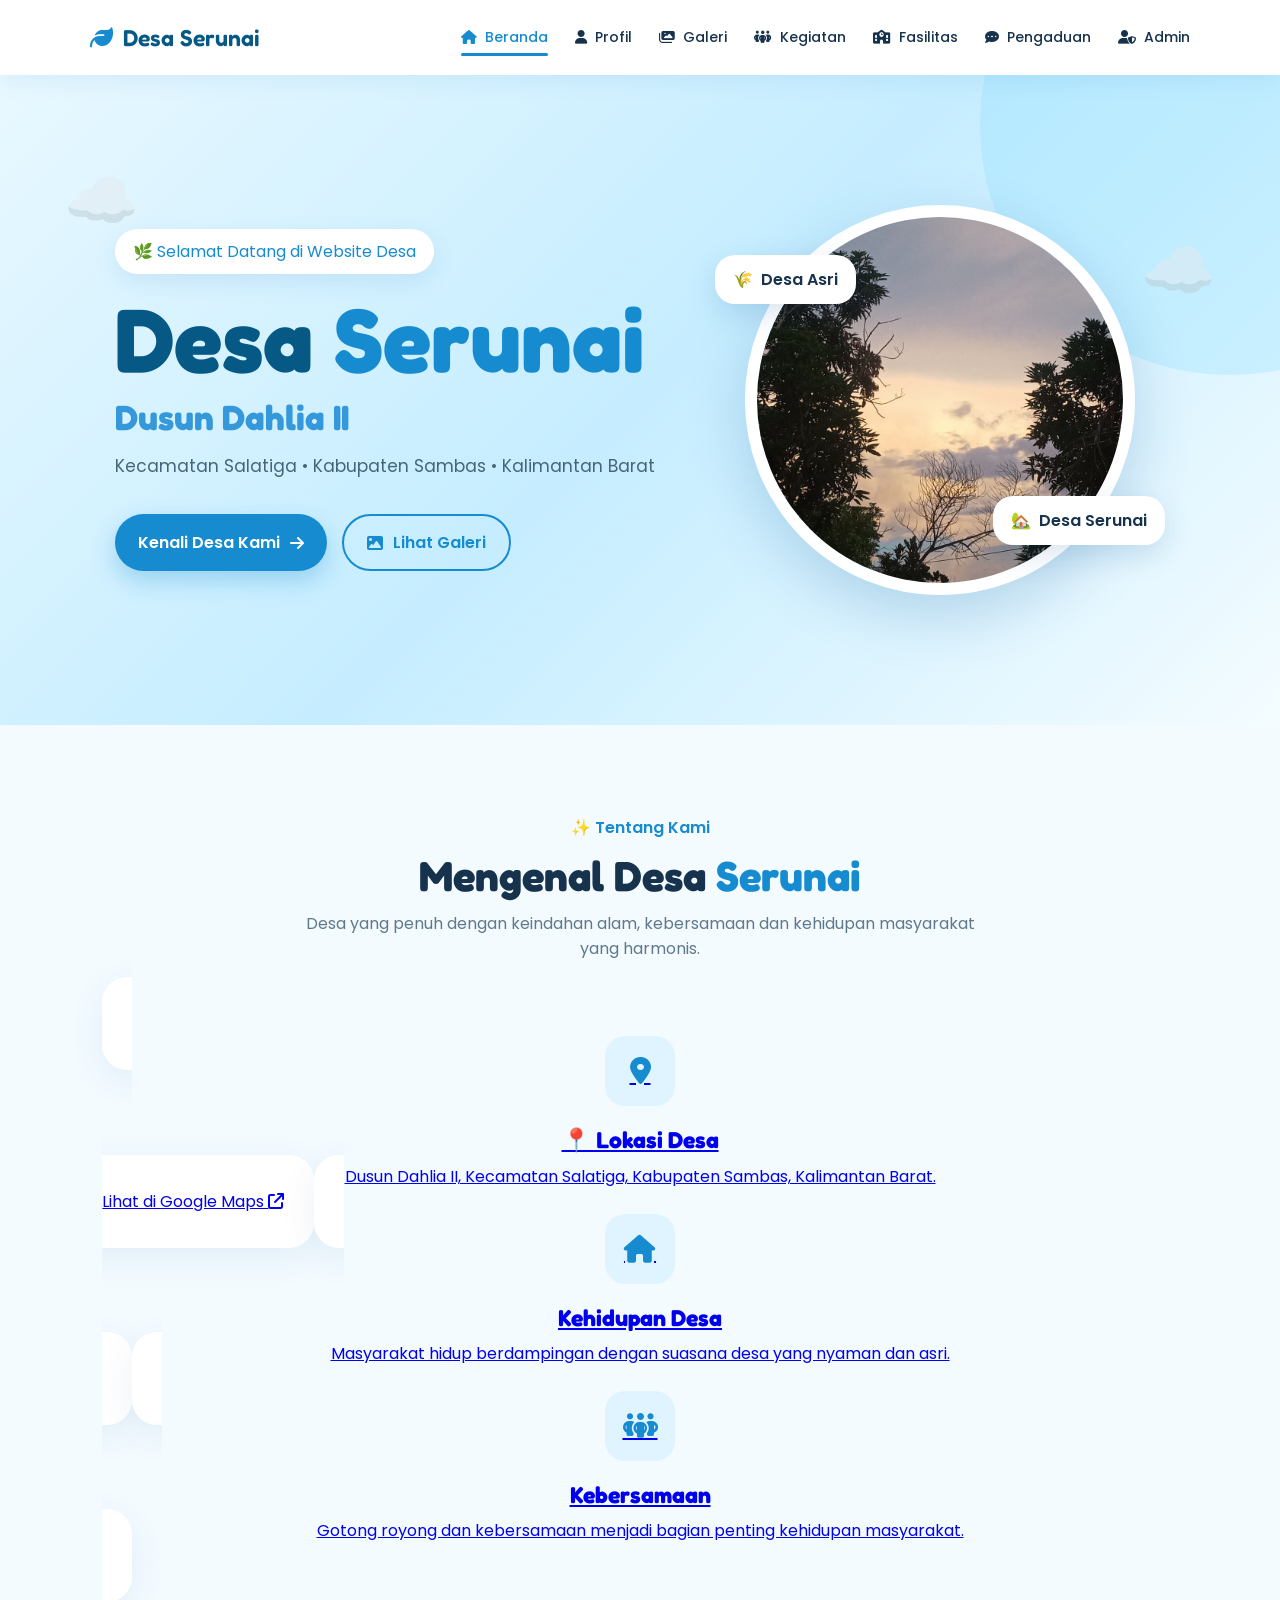
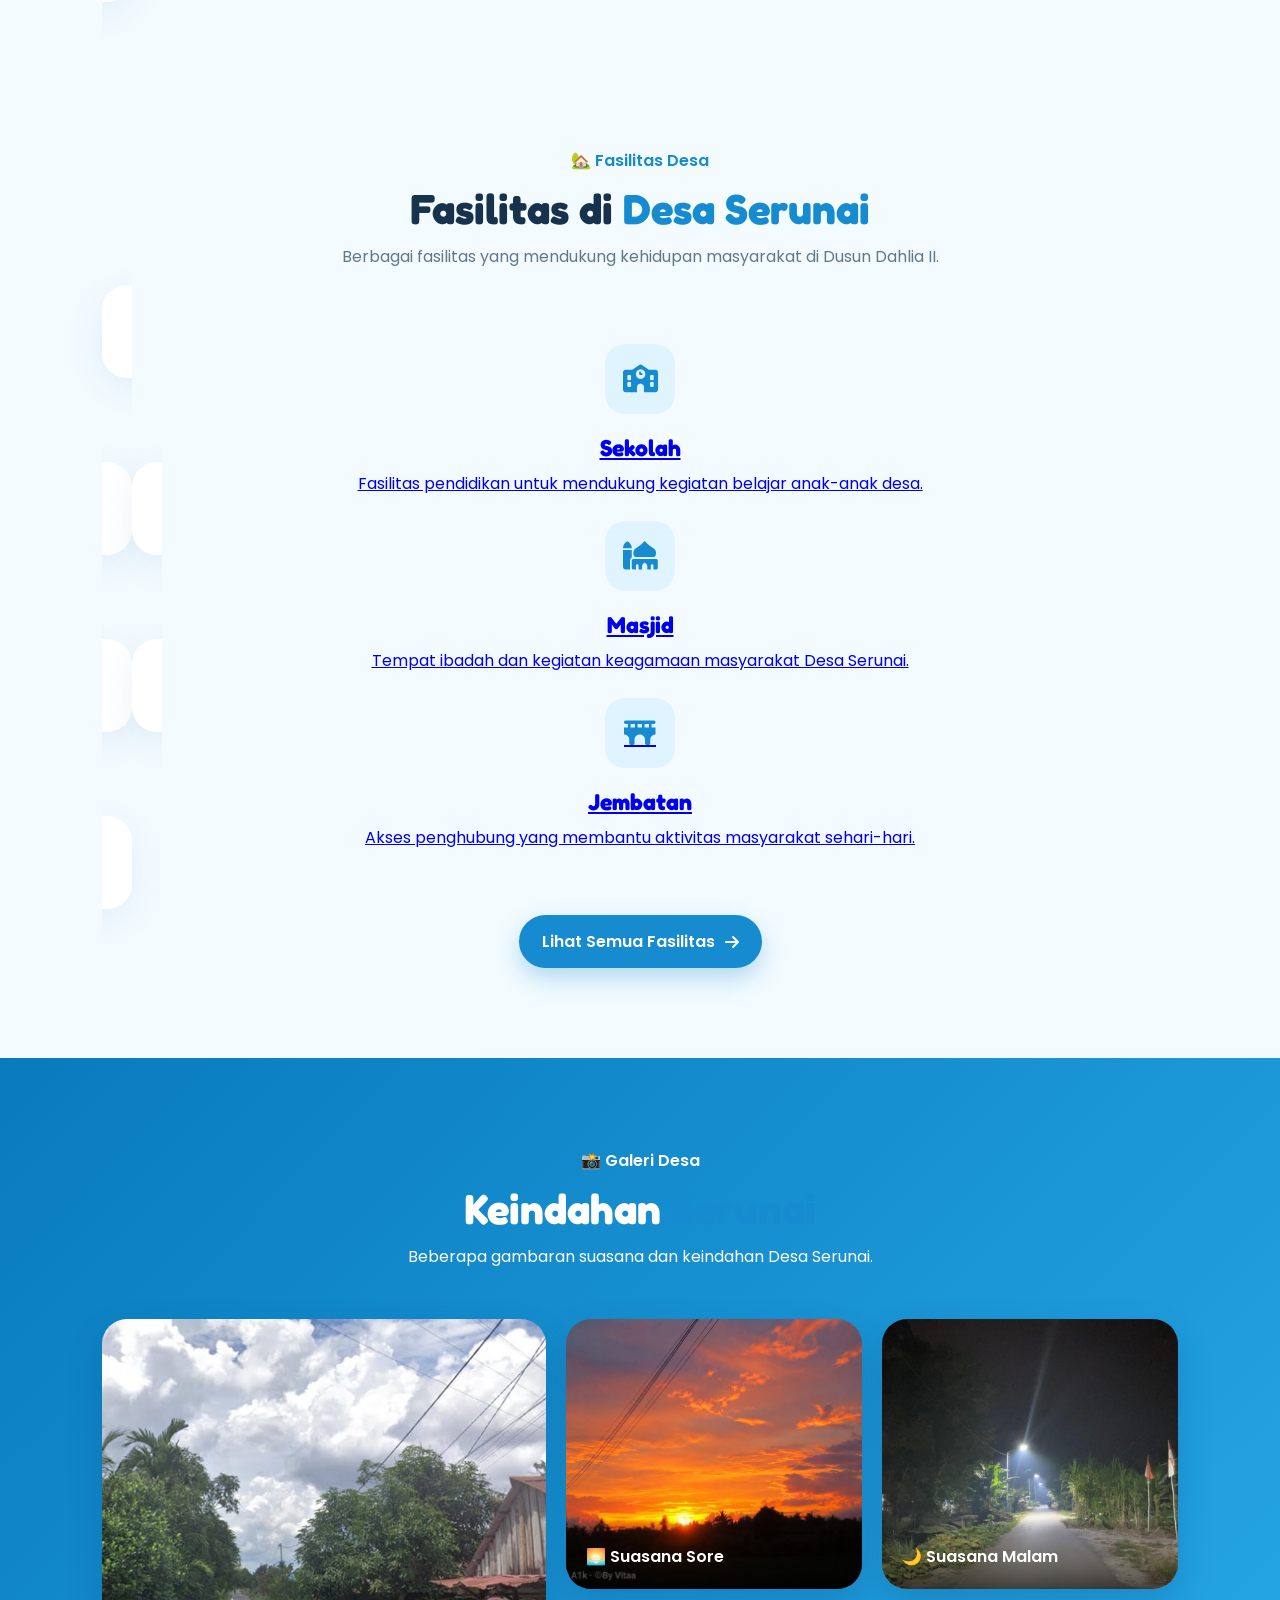
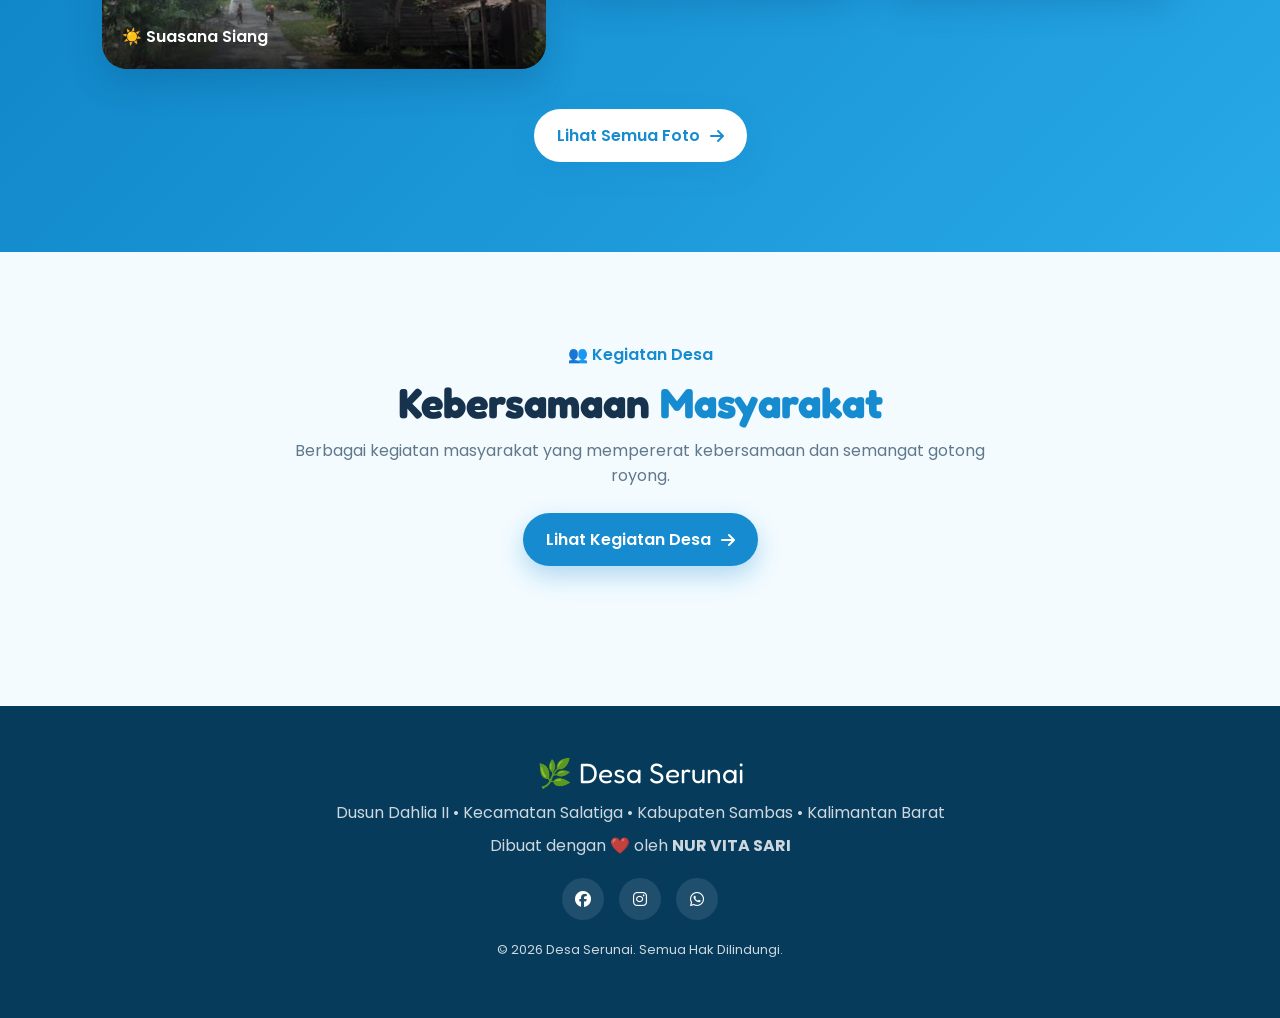
==== commit df61abec: "fix" ====
--- a/index.html
+++ b/index.html
@@ -38,7 +38,7 @@
     <div class="menu">
 
         <!-- BERANDA -->
-        <a href="index.html">
+        <a href="index.html" class="active">
             <i class="fa-solid fa-house"></i>
             <span>Beranda</span>
         </a>
